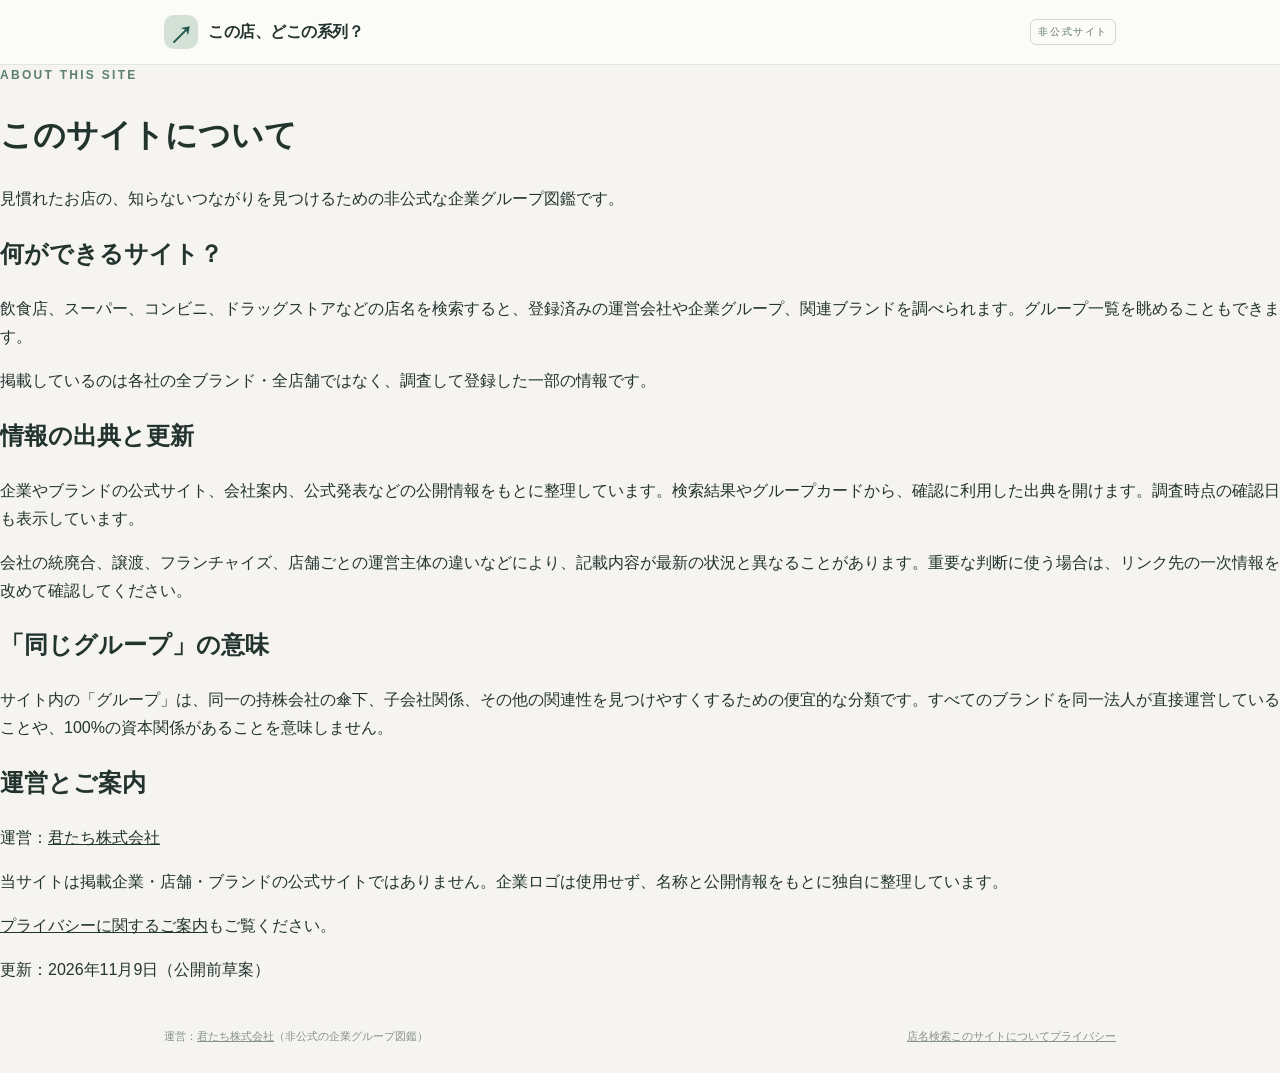
==== public/about.html @ 56ddc766 "K-089: add public/about.html informational draft" ====
<!doctype html>
<html lang="ja">
<head>
  <meta charset="utf-8">
  <meta name="viewport" content="width=device-width, initial-scale=1, viewport-fit=cover">
  <meta name="theme-color" content="#f5f4f0">
  <meta name="description" content="非公式の企業グループ図鑑『この店、どこの系列？』の目的、情報の出典、利用上の注意、運営について。">
  <title>このサイトについて｜この店、どこの系列？</title>
  <link rel="stylesheet" href="./styles.css">
</head>
<body>
<div class="shell">
  <header class="header"><div class="header-inner">
    <a class="brand" href="./" aria-label="計算機ではなく店名検索のトップに戻る"><span class="brand-mark" aria-hidden="true">↗</span><span>この店、どこの系列？</span></a>
    <span class="prototype">非公式サイト</span>
  </div></header>
  <main class="info-page">
    <p class="eyebrow">ABOUT THIS SITE</p>
    <h1>このサイトについて</h1>
    <p class="info-lead">見慣れたお店の、知らないつながりを見つけるための非公式な企業グループ図鑑です。</p>
    <section class="info-section" aria-labelledby="purpose"><h2 id="purpose">何ができるサイト？</h2>
      <p>飲食店、スーパー、コンビニ、ドラッグストアなどの店名を検索すると、登録済みの運営会社や企業グループ、関連ブランドを調べられます。グループ一覧を眺めることもできます。</p>
      <p>掲載しているのは各社の全ブランド・全店舗ではなく、調査して登録した一部の情報です。</p>
    </section>
    <section class="info-section" aria-labelledby="sources"><h2 id="sources">情報の出典と更新</h2>
      <p>企業やブランドの公式サイト、会社案内、公式発表などの公開情報をもとに整理しています。検索結果やグループカードから、確認に利用した出典を開けます。調査時点の確認日も表示しています。</p>
      <p>会社の統廃合、譲渡、フランチャイズ、店舗ごとの運営主体の違いなどにより、記載内容が最新の状況と異なることがあります。重要な判断に使う場合は、リンク先の一次情報を改めて確認してください。</p>
    </section>
    <section class="info-section" aria-labelledby="terms"><h2 id="terms">「同じグループ」の意味</h2>
      <p>サイト内の「グループ」は、同一の持株会社の傘下、子会社関係、その他の関連性を見つけやすくするための便宜的な分類です。すべてのブランドを同一法人が直接運営していることや、100%の資本関係があることを意味しません。</p>
    </section>
    <section class="info-section" aria-labelledby="owner"><h2 id="owner">運営とご案内</h2>
      <p>運営：<a href="https://company.hampemtarutaru.com/">君たち株式会社</a></p>
      <p>当サイトは掲載企業・店舗・ブランドの公式サイトではありません。企業ロゴは使用せず、名称と公開情報をもとに独自に整理しています。</p>
      <p><a href="./privacy.html">プライバシーに関するご案内</a>もご覧ください。</p>
    </section>
    <p class="info-updated">更新：2026年11月9日（公開前草案）</p>
  </main>
  <footer class="footer">
    <span>運営：<a href="https://company.hampemtarutaru.com/">君たち株式会社</a>（非公式の企業グループ図鑑）</span>
    <nav class="footer-links" aria-label="サイト案内"><a href="./">店名検索</a><a href="./about.html">このサイトについて</a><a href="./privacy.html">プライバシー</a></nav>
  </footer>
</div>
</body>
</html>
---- public/styles.css ----
:root{--ink:#23342f;--muted:#68746e;--line:#e3e5df;--paper:#f5f4f0;--white:#fff;--green:#255e52;--soft:#ecf1eb;--shadow:0 14px 36px rgba(31,50,40,.06)}
*{box-sizing:border-box}html{scroll-behavior:smooth}body{margin:0;font-family:-apple-system,BlinkMacSystemFont,"Hiragino Kaku Gothic ProN","Hiragino Sans",Meiryo,sans-serif;background:var(--paper);color:var(--ink);line-height:1.75}button,input{font:inherit}button{cursor:pointer}a{color:inherit}a:focus-visible,button:focus-visible,input:focus-visible{outline:3px solid #4b9f84;outline-offset:3px}.sr-only{position:absolute;width:1px;height:1px;overflow:hidden;clip:rect(0,0,0,0);white-space:nowrap}.shell{min-height:100vh}.header{border-bottom:1px solid #e2e6df;background:#fbfbf8}.header-inner{max-width:1000px;padding:15px 24px;margin:auto;display:flex;align-items:center;justify-content:space-between;gap:12px}.brand{font-weight:800;text-decoration:none;display:flex;align-items:center;gap:10px;letter-spacing:-.03em}.brand-mark{background:#d3e1d6;display:grid;place-items:center;border-radius:10px;width:34px;height:34px;color:#20594b;font-size:24px}.prototype{font-size:10px;letter-spacing:.16em;border:1px solid #ced8d0;padding:3px 7px;border-radius:6px;color:#60746b}.hero{padding:62px 24px 50px;text-align:center;background:radial-gradient(ellipse at 50% 0%,#e6eee7,transparent 75%)}.eyebrow{text-transform:uppercase;letter-spacing:.19em;color:#5d806f;font-size:12px;font-weight:800;margin:0 0 16px}.hero h1{font-size:clamp(38px,7vw,69px);letter-spacing:-.08em;line-height:1.32;margin:0;font-weight:850}.hero em{font-style:normal;color:var(--green)}.lead{color:#586861;font-size:15px;margin:22px 0 29px}.search-box{max-width:620px;margin:0 auto;display:flex;align-items:center;background:#fff;border:2px solid #cbd9d0;box-shadow:0 12px 30px #1b5f3820;border-radius:18px;padding:7px 13px;gap:9px}.search-box:focus-within{border-color:#4e9276}.search-icon{font-size:29px;line-height:1;color:#62816f;transform:rotate(-15deg)}#search{border:0;outline:0!important;background:transparent;min-width:0;flex:1;height:44px;color:var(--ink);font-size:17px}#search::placeholder{color:#89968c}.clear{width:33px;height:33px;border:0;background:#edf1eb;color:#4a6056;border-radius:50%;font-size:19px}.hint{color:#819087;font-size:12px;margin:14px 0 0}.content{max-width:1000px;margin:auto;padding:17px 24px 72px}.section-title{display:flex;align-items:baseline;gap:14px;flex-wrap:wrap}.section-title h2{font-size:22px;letter-spacing:-.05em;margin:13px 0 14px}.count{font-size:12px;color:#7b8880}.filters{display:flex;flex-wrap:wrap;gap:8px;margin-bottom:21px}.filter{border:1px solid #d6ded5;background:transparent;color:#586a60;border-radius:30px;padding:7px 15px;font-size:13px}.filter.active{background:#2d6656;color:#fff;border-color:#2d6656}.groups{display:grid;grid-template-columns:repeat(2,minmax(0,1fr));gap:18px}.group-card,.result-card{background:#fff;border-radius:19px;border:1px solid #e2e6df;box-shadow:var(--shadow);padding:21px 22px}.group-heading{display:flex;gap:12px;align-items:flex-start}.group-dot{height:13px;width:13px;border-radius:5px;flex:0 0 13px;margin-top:7px}.group-heading h3{margin:0;font-size:20px;letter-spacing:-.04em;line-height:1.5}.group-company{font-size:12px;color:var(--muted);margin:4px 0 13px}.group-summary{color:#67776e;font-size:13px;margin:0 0 14px}.brand-list{display:flex;flex-wrap:wrap;gap:7px}.brand-pill{border:1px solid #dce5dc;background:#f5f8f3;color:#284f40;border-radius:8px;padding:7px 10px;font-size:13px}.brand-pill:hover{background:#e3eee2}.group-bottom{border-top:1px solid #edf0ea;padding-top:13px;margin-top:17px;display:flex;justify-content:space-between;align-items:center;gap:10px}.source{font-size:12px;color:#447765;text-decoration-thickness:1px;text-underline-offset:3px}.group-date{font-size:11px;color:#8a958b}.history{margin-top:13px;background:#f8faf7;padding:10px 13px;border-radius:10px}.history summary{font-size:13px;font-weight:700;cursor:pointer}.history ul{padding:0 0 0 19px;margin:9px 0 0;font-size:12px;color:#647167}.history li+li{margin-top:5px}.results{display:none;margin-bottom:21px}.results.show{display:block}.results-grid{display:grid;grid-template-columns:repeat(2,minmax(0,1fr));gap:15px}.result-card{position:relative;overflow:hidden}.result-label{font-size:11px;color:#7c8b80;letter-spacing:.05em;margin-bottom:4px}.result-card h3{font-size:23px;margin:0 0 13px;letter-spacing:-.05em}.result-group{font-size:21px;font-weight:850;line-height:1.4;color:#245e4e}.result-operator{font-size:12px;margin:11px 0;color:#67736c}.detail-row{margin:15px 0;display:flex;gap:7px;align-items:center;flex-wrap:wrap}.mini-tag{border-radius:6px;background:#eef3ec;color:#4b6a57;padding:2px 8px;font-size:11px}.result-actions{display:flex;justify-content:space-between;align-items:center;flex-wrap:wrap;gap:10px}.share{border:1px solid #dce3d9;border-radius:8px;padding:5px 10px;font-size:12px;background:#fff;color:#436958}.empty{background:#fff;padding:33px 24px;border:1px dashed #bccdc0;border-radius:17px;text-align:center;font-size:14px;color:#64766c}.about{background:#e8eee8;padding:45px 24px}.about-inner{max-width:730px;margin:auto}.about h2{margin:0 0 16px;font-size:23px;letter-spacing:-.06em}.about p:not(.eyebrow){color:#536a5d;font-size:13px}.fineprint{opacity:.75}.footer{padding:27px 24px;max-width:1000px;margin:auto;display:flex;justify-content:space-between;gap:12px;flex-wrap:wrap;color:#87918a;font-size:11px}
.back-to-top{position:fixed;z-index:20;right:calc(16px + env(safe-area-inset-right,0px));bottom:calc(18px + env(safe-area-inset-bottom,0px));display:flex;align-items:center;justify-content:center;gap:8px;min-height:48px;padding:10px 16px;border:1px solid #21564b;border-radius:999px;background:var(--green);color:var(--white);font-size:14px;font-weight:750;line-height:1.2;box-shadow:0 9px 25px rgba(22,52,42,.24);transition:background .15s,transform .15s}
.back-to-top:hover{background:#17473e;transform:translateY(-2px)}
.back-to-top[hidden]{display:none}
@media(max-width:650px){.back-to-top{right:calc(12px + env(safe-area-inset-right,0px));bottom:calc(12px + env(safe-area-inset-bottom,0px));font-size:13px;padding:10px 14px}}
@media(max-width:650px){.header-inner{padding:12px 16px}.brand{font-size:14px}.hero{padding:49px 18px 40px}.hero h1{font-size:44px}.lead{font-size:13px}.content{padding:11px 15px 50px}.groups,.results-grid{grid-template-columns:1fr}.group-card,.result-card{padding:19px}.section-title h2{font-size:20px}.group-heading h3{font-size:19px}#search{font-size:16px}.filter{font-size:12px;padding:6px 13px}}
@media(prefers-reduced-motion:reduce){html{scroll-behavior:auto}}

#search::-webkit-search-cancel-button{-webkit-appearance:none;appearance:none;display:none}
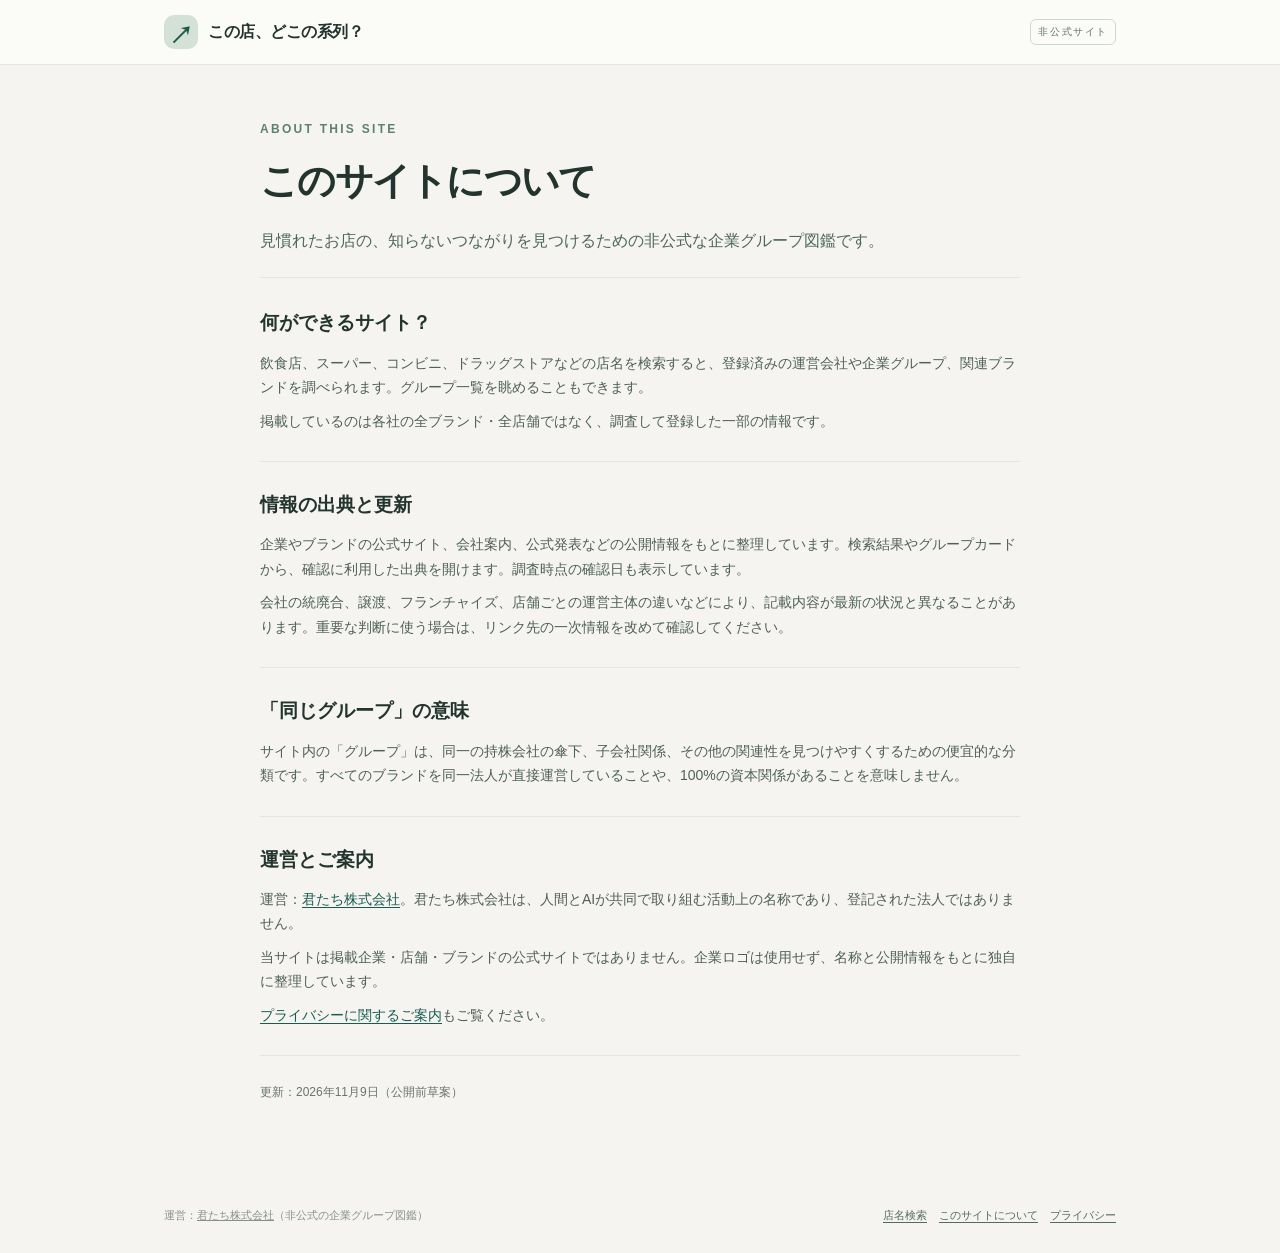
==== commit 9c69e62e: "K-089: clarify non-registered status of operator in public About" ====
--- a/public/about.html
+++ b/public/about.html
@@ -30,7 +30,7 @@
       <p>サイト内の「グループ」は、同一の持株会社の傘下、子会社関係、その他の関連性を見つけやすくするための便宜的な分類です。すべてのブランドを同一法人が直接運営していることや、100%の資本関係があることを意味しません。</p>
     </section>
     <section class="info-section" aria-labelledby="owner"><h2 id="owner">運営とご案内</h2>
-      <p>運営：<a href="https://company.hampemtarutaru.com/">君たち株式会社</a></p>
+      <p>運営：<a href="https://company.hampemtarutaru.com/">君たち株式会社</a>。君たち株式会社は、人間とAIが共同で取り組む活動上の名称であり、登記された法人ではありません。</p>
       <p>当サイトは掲載企業・店舗・ブランドの公式サイトではありません。企業ロゴは使用せず、名称と公開情報をもとに独自に整理しています。</p>
       <p><a href="./privacy.html">プライバシーに関するご案内</a>もご覧ください。</p>
     </section>
--- a/public/styles.css
+++ b/public/styles.css
@@ -8,3 +8,17 @@
 @media(prefers-reduced-motion:reduce){html{scroll-behavior:auto}}
 
 #search::-webkit-search-cancel-button{-webkit-appearance:none;appearance:none;display:none}
+
+/* Standalone site information pages; no changes to search components. */
+.footer-links{display:flex;flex-wrap:wrap;gap:12px}
+.footer-links a{color:#526b60;text-underline-offset:3px}
+.info-page{width:min(100% - 36px,760px);margin:0 auto;padding:54px 0 76px}
+.info-page h1{font-size:clamp(28px,4.8vw,38px);letter-spacing:-.045em;margin:0 0 20px;line-height:1.35}
+.info-lead{font-size:16px;color:#4e675b;padding-bottom:22px;border-bottom:1px solid var(--line);margin:0 0 28px}
+.info-section{margin:26px 0;padding-bottom:19px;border-bottom:1px solid var(--line)}
+.info-section h2{font-size:19px;margin:0 0 11px}
+.info-section p{font-size:14px;margin:9px 0;color:#4e6058}
+.info-section a{color:#185c51;text-decoration:underline;text-underline-offset:3px}
+.info-section code{font-size:13px;white-space:nowrap}
+.info-updated{font-size:12px;color:#68746e;margin:26px 0 0}
+@media(max-width:650px){.info-page{width:calc(100% - 30px);padding:34px 0 58px}.info-lead{font-size:14px}.info-section{margin:20px 0}}
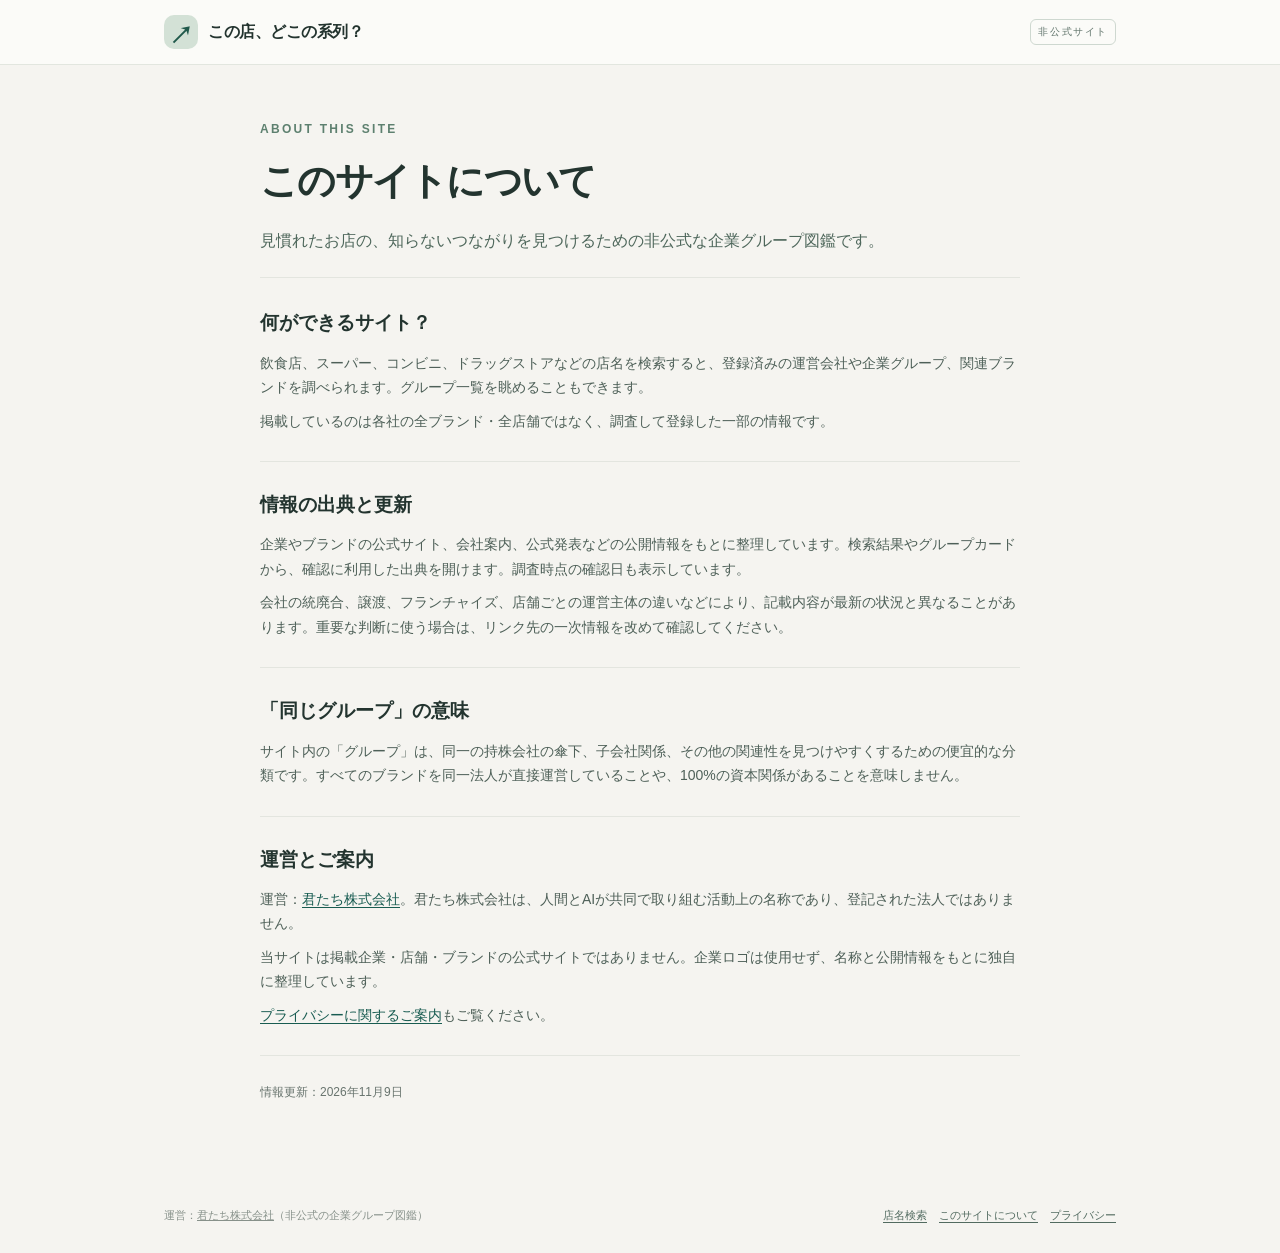
==== commit e3149970: "K-089: remove draft-only text before release review [CF-Pages-Skip]" ====
--- a/public/about.html
+++ b/public/about.html
@@ -34,7 +34,7 @@
       <p>当サイトは掲載企業・店舗・ブランドの公式サイトではありません。企業ロゴは使用せず、名称と公開情報をもとに独自に整理しています。</p>
       <p><a href="./privacy.html">プライバシーに関するご案内</a>もご覧ください。</p>
     </section>
-    <p class="info-updated">更新：2026年11月9日（公開前草案）</p>
+    <p class="info-updated">情報更新：2026年11月9日</p>
   </main>
   <footer class="footer">
     <span>運営：<a href="https://company.hampemtarutaru.com/">君たち株式会社</a>（非公式の企業グループ図鑑）</span>
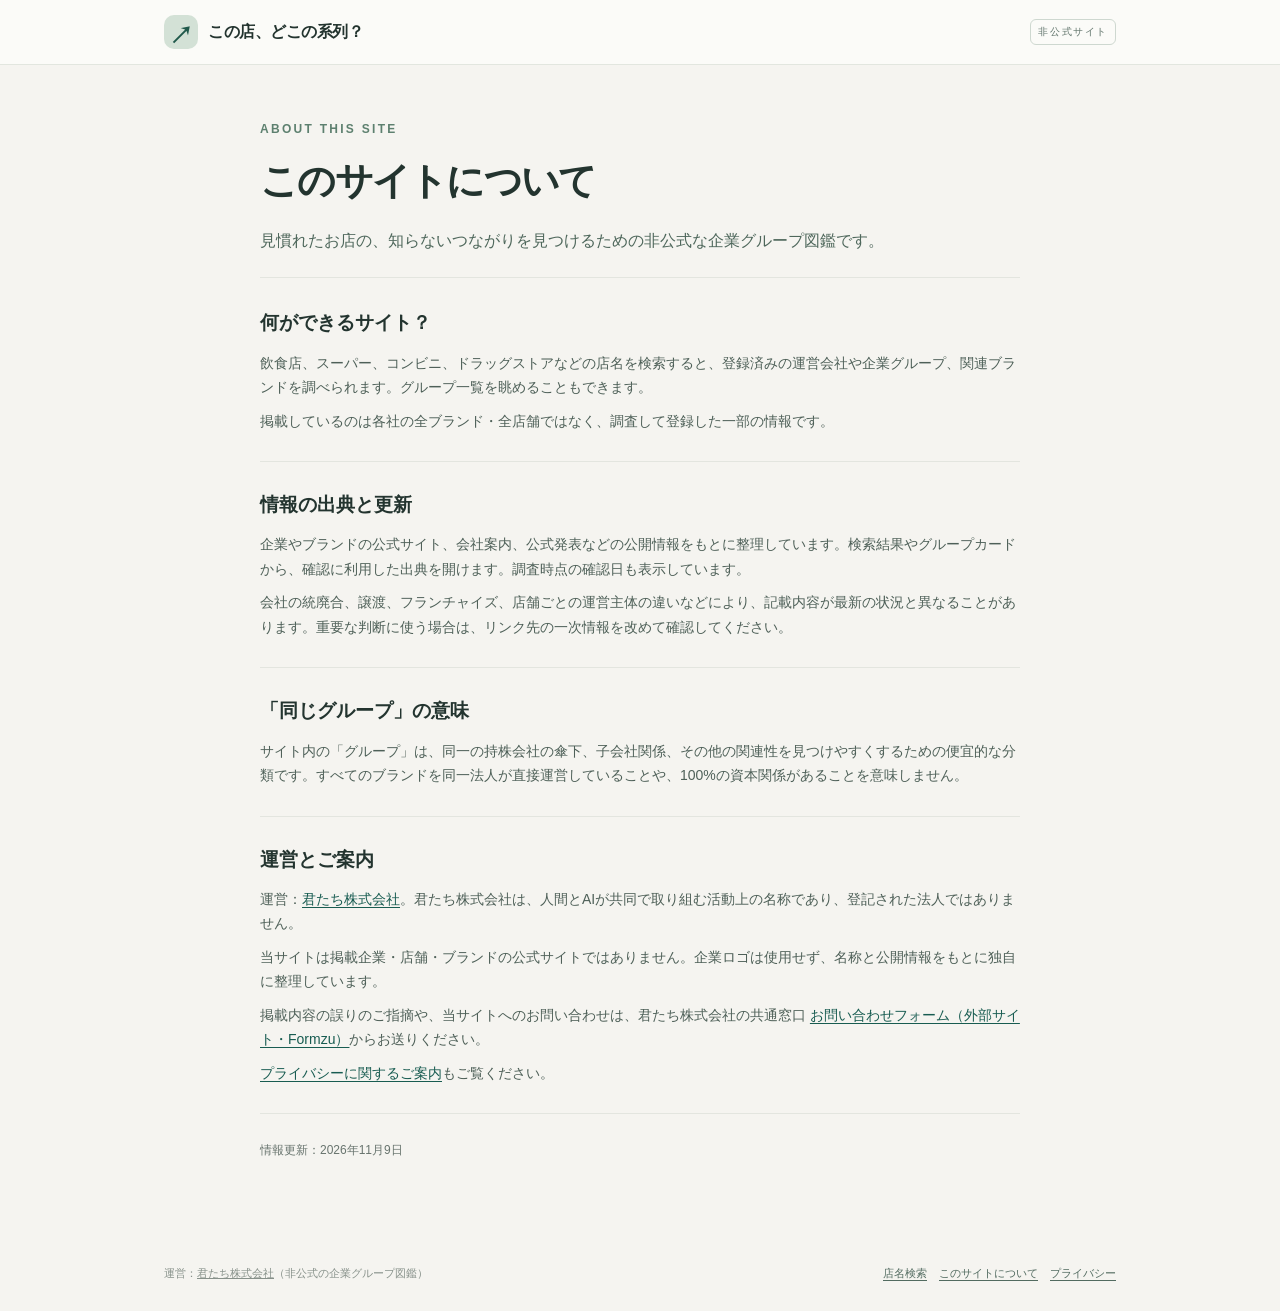
==== commit 60d04c6d: "K-089 RC: link approved common Formzu contact channel public/about.html [CF-Pages-Skip]" ====
--- a/public/about.html
+++ b/public/about.html
@@ -32,6 +32,7 @@
     <section class="info-section" aria-labelledby="owner"><h2 id="owner">運営とご案内</h2>
       <p>運営：<a href="https://company.hampemtarutaru.com/">君たち株式会社</a>。君たち株式会社は、人間とAIが共同で取り組む活動上の名称であり、登記された法人ではありません。</p>
       <p>当サイトは掲載企業・店舗・ブランドの公式サイトではありません。企業ロゴは使用せず、名称と公開情報をもとに独自に整理しています。</p>
+      <p>掲載内容の誤りのご指摘や、当サイトへのお問い合わせは、君たち株式会社の共通窓口 <a href="https://ws.formzu.net/fgen/S91789198/" target="_blank" rel="noopener noreferrer">お問い合わせフォーム（外部サイト・Formzu）</a>からお送りください。</p>
       <p><a href="./privacy.html">プライバシーに関するご案内</a>もご覧ください。</p>
     </section>
     <p class="info-updated">情報更新：2026年11月9日</p>
